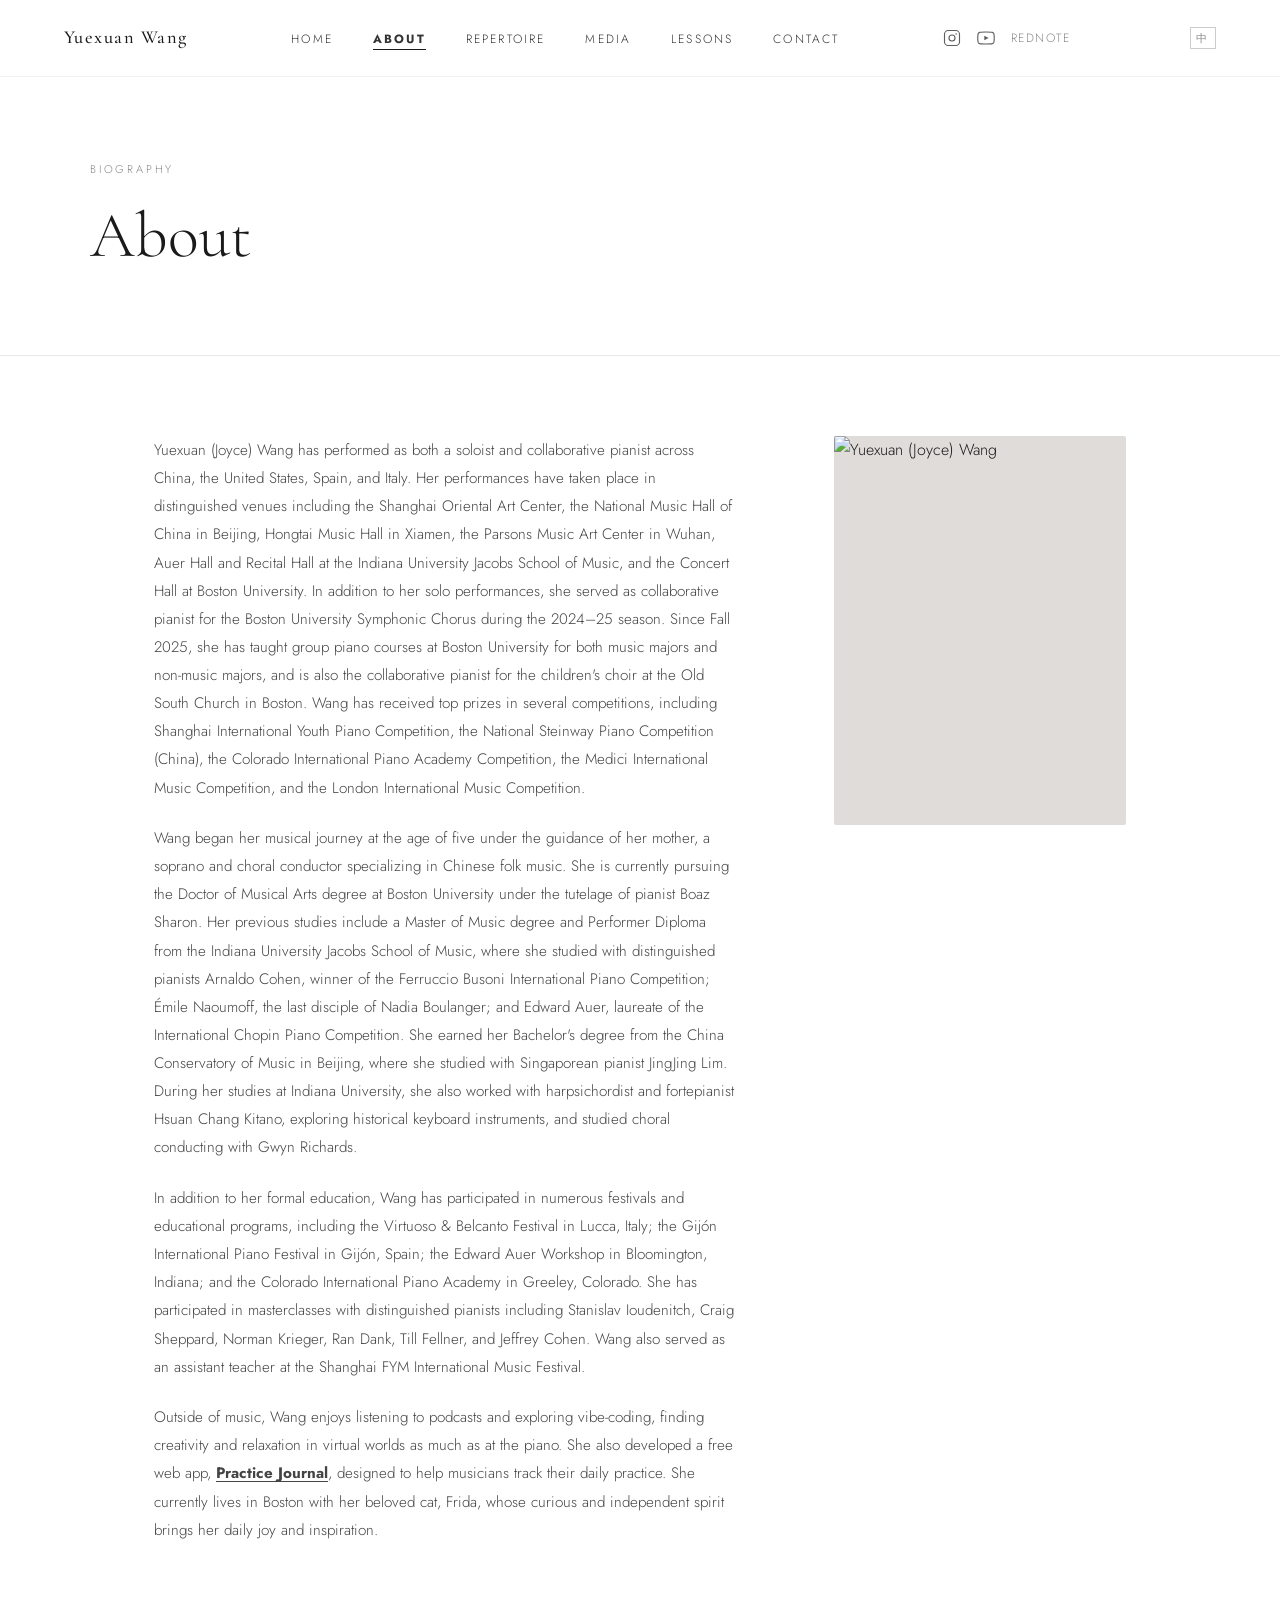
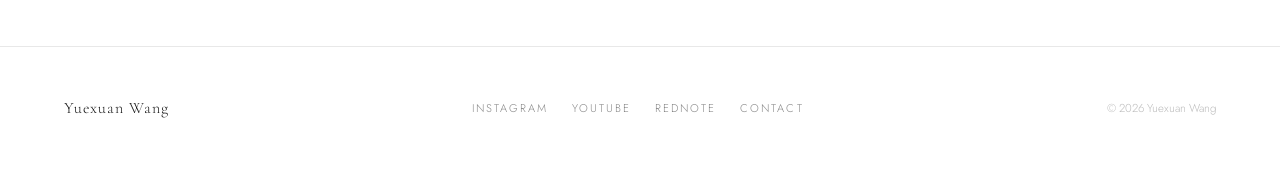
==== about.html @ 3e42cbca "Add files via upload" ====
<!DOCTYPE html>
<html lang="en">
<head>
  <meta charset="UTF-8" />
  <meta name="viewport" content="width=device-width, initial-scale=1.0" />
  <title>About — Yuexuan Wang</title>
  <meta name="description" content="Biography of Yuexuan Wang, pianist." />
  <link rel="stylesheet" href="css/style.css" />
</head>
<body>

  <!-- Navigation -->
  <nav>
    <a href="index.html" class="nav-brand" data-zh="王玥璇">Yuexuan Wang</a>
    <ul class="nav-links">
      <li><a href="index.html" data-zh="首页">Home</a></li>
      <li><a href="about.html" data-zh="关于" style="font-weight:700;">About</a></li>
      <li><a href="repertoire.html" data-zh="曲目">Repertoire</a></li>
      <li><a href="media.html" data-zh="媒体">Media</a></li>
      <li><a href="lessons.html" data-zh="课程">Lessons</a></li>
      <li><a href="contact.html" data-zh="联系">Contact</a></li>
    </ul>
    <div class="nav-social" style="display:flex; align-items:center; gap:1rem;">
      <a href="https://www.instagram.com/yuexuan__wang" target="_blank" rel="noopener" aria-label="Instagram" style="display:flex; align-items:center; color:inherit; opacity:0.7; transition:opacity 0.2s;" onmouseover="this.style.opacity='1'" onmouseout="this.style.opacity='0.7'">
        <svg xmlns="http://www.w3.org/2000/svg" width="18" height="18" viewBox="0 0 24 24" fill="none" stroke="currentColor" stroke-width="1.5" stroke-linecap="round" stroke-linejoin="round">
          <rect x="2" y="2" width="20" height="20" rx="5" ry="5"/>
          <circle cx="12" cy="12" r="4"/>
          <circle cx="17.5" cy="6.5" r="1" fill="currentColor" stroke="none"/>
        </svg>
      </a>
      <a href="https://youtube.com/@yuexuanwangpiano?si=KimAUZ217y03qGvx" target="_blank" rel="noopener" aria-label="YouTube" style="display:flex;align-items:center;color:inherit;opacity:0.7;transition:opacity 0.2s;" onmouseover="this.style.opacity='1'" onmouseout="this.style.opacity='0.7'">
        <svg xmlns="http://www.w3.org/2000/svg" width="18" height="18" viewBox="0 0 24 24" fill="none" stroke="currentColor" stroke-width="1.5" stroke-linecap="round" stroke-linejoin="round">
          <path d="M22.54 6.42a2.78 2.78 0 0 0-1.95-1.96C18.88 4 12 4 12 4s-6.88 0-8.59.46A2.78 2.78 0 0 0 1.46 6.42 29 29 0 0 0 1 12a29 29 0 0 0 .46 5.58 2.78 2.78 0 0 0 1.95 1.96C5.12 20 12 20 12 20s6.88 0 8.59-.46a2.78 2.78 0 0 0 1.95-1.96A29 29 0 0 0 23 12a29 29 0 0 0-.46-5.58z"/>
          <polygon points="9.75 15.02 15.5 12 9.75 8.98 9.75 15.02" fill="currentColor" stroke="none"/>
        </svg>
      </a>
      <a href="https://xhslink.com/m/4YnqnOdV8tt" target="_blank" rel="noopener" data-zh="小红书">RedNote</a>
    </div>
    <button class="lang-toggle">中</button>
    <button class="nav-toggle" aria-label="Menu">
      <span></span><span></span><span></span>
    </button>
  </nav>

  <!-- Page Hero -->
  <div class="page-hero">
    <div class="container">
      <p class="section-label" data-zh="生平">Biography</p>
      <h1 data-zh="关于">About</h1>
    </div>
  </div>

  <!-- Bio -->
  <div class="about-full container">
    <div class="bio-text fade-in">
      <p data-zh="王玥璇，钢琴家，曾以独奏家的身份在中国、美国、西班牙和意大利等地演出。她的演出足迹遍及众多知名场馆，包括上海东方艺术中心、北京国音堂、厦门鸿泰音乐厅、武汉柏斯音乐艺术中心，以及美国印第安纳大学雅各布斯音乐学院奥尔音乐厅与独奏厅和波士顿大学音乐厅。除独奏演出外，她于2024–25音乐季担任波士顿大学交响合唱团的协作钢琴演奏家。自2025年秋季起，她在波士顿大学教授面向音乐专业及非音乐专业学生的集体钢琴课程，同时担任波士顿古南教堂儿童合唱团艺术指导。她曾在多项国际赛事中荣获奖项，包括上海国际青少年钢琴比赛、全国施坦威钢琴比赛（中国）、科罗拉多国际钢琴学院比赛、美第奇国际音乐比赛以及伦敦国际音乐比赛。">
        Yuexuan (Joyce) Wang has performed as both a soloist and collaborative pianist across China,
        the United States, Spain, and Italy. Her performances have taken place in distinguished venues
        including the Shanghai Oriental Art Center, the National Music Hall of China in Beijing, Hongtai
        Music Hall in Xiamen, the Parsons Music Art Center in Wuhan, Auer Hall and Recital Hall at the
        Indiana University Jacobs School of Music, and the Concert Hall at Boston University. In addition
        to her solo performances, she served as collaborative pianist for the Boston University Symphonic
        Chorus during the 2024–25 season. Since Fall 2025, she has taught group piano courses at Boston
        University for both music majors and non-music majors, and is also the collaborative pianist for
        the children's choir at the Old South Church in Boston. Wang has received top prizes in several
        competitions, including Shanghai International Youth Piano Competition, the National Steinway
        Piano Competition (China), the Colorado International Piano Academy Competition, the Medici
        International Music Competition, and the London International Music Competition.
      </p>
      <p data-zh="王玥璇五岁时在母亲唐晓丽——一位致力于中国民间音乐研究与传播的女高音歌唱家兼合唱指挥——的引导下开始学习钢琴。她目前在波士顿大学攻读音乐艺术博士学位，师从钢琴家Boaz Sharon。此前，她在印第安纳大学雅各布斯音乐学院获得音乐硕士学位及演奏家文凭，师从多位杰出钢琴家：费鲁乔·布索尼国际钢琴大赛得主Arnaldo Cohen、纳迪亚·布朗热最后的门生Émile Naoumoff，以及国际肖邦钢琴大赛得主Edward Auer。本科毕业于中国音乐学院（北京），师从新加坡钢琴家林晶晶。">
        Wang began her musical journey at the age of five under the guidance of her mother, a soprano
        and choral conductor specializing in Chinese folk music. She is currently pursuing the Doctor of
        Musical Arts degree at Boston University under the tutelage of pianist Boaz Sharon. Her previous
        studies include a Master of Music degree and Performer Diploma from the Indiana University Jacobs
        School of Music, where she studied with distinguished pianists Arnaldo Cohen, winner of the
        Ferruccio Busoni International Piano Competition; Émile Naoumoff, the last disciple of Nadia
        Boulanger; and Edward Auer, laureate of the International Chopin Piano Competition. She earned
        her Bachelor's degree from the China Conservatory of Music in Beijing, where she studied with
        Singaporean pianist JingJing Lim. During her studies at Indiana University, she also worked with
        harpsichordist and fortepianist Hsuan Chang Kitano, exploring historical keyboard instruments,
        and studied choral conducting with Gwyn Richards.
      </p>
      <p data-zh="在印第安纳大学求学期间，她还曾与古键琴及古钢琴演奏家Hsuan Chang Kitano合作，探索历史键盘乐器，并随Gwyn Richards学习合唱指挥。本科前就读于武汉音乐学院附属中学，先后师从钱程副教授、文静副教授，并长期得到旅德钢琴家郑杰博士及中央音乐学院潘淳教授的指导。">
        In addition to her formal education, Wang has participated in numerous festivals and educational
        programs, including the Virtuoso &amp; Belcanto Festival in Lucca, Italy; the Gijón International
        Piano Festival in Gijón, Spain; the Edward Auer Workshop in Bloomington, Indiana; and the Colorado
        International Piano Academy in Greeley, Colorado. She has participated in masterclasses with
        distinguished pianists including Stanislav Ioudenitch, Craig Sheppard, Norman Krieger, Ran Dank,
        Till Fellner, and Jeffrey Cohen. Wang also served as an assistant teacher at the Shanghai FYM
        International Music Festival.
      </p>
      <p data-zh="王玥璇还受邀参加多项国际音乐节与教育项目，包括意大利卢卡Virtuoso &amp; Belcanto音乐节、西班牙希洪国际钢琴音乐节、印第安纳州布卢明顿Edward Auer钢琴工作坊以及科罗拉多州格里利科罗拉多国际钢琴学院，并曾作为助理教师参与上海FYM国际音乐节。她亦曾参与多位知名钢琴家的大师班，包括Stanislav Ioudenitch、Craig Sheppard、Norman Krieger、Ran Dank、Till Fellner及Jeffrey Cohen。"></p>
      <p data-zh="音乐之外，王玥璇喜欢收听播客，也热衷于探索氛围编程，在虚拟世界中寻找与钢琴前同样的创造力与放松感。她还开发了一款免费网页应用, <a href='https://yuexuanwangpiano.github.io/practice-journal/' target='_blank' rel='noopener' style='text-decoration: underline; text-underline-offset: 3px; font-weight: 700;'>Practice Journal</a>, 帮助音乐家们记录他们的日常练习。她目前居住在波士顿，与她心爱的猫咪&ldquo;小福&rdquo;相伴。这只个性好奇而独立的小猫每天都为她带来喜悦与灵感。">
        Outside of music, Wang enjoys listening to podcasts and exploring vibe-coding, finding creativity
        and relaxation in virtual worlds as much as at the piano. She also developed a free web app,
        <a href="https://yuexuanwangpiano.github.io/practice-journal/" target="_blank" rel="noopener" style="text-decoration: underline; text-underline-offset: 3px; font-weight: 700;">Practice Journal</a>,
        designed to help musicians track their daily practice.
        She currently lives in Boston with her beloved cat, Frida, whose curious and independent spirit
        brings her daily joy and inspiration.
      </p>
    </div>

    <!-- Sidebar -->
    <div class="bio-sidebar">
      <img src="images/about2.jpg" alt="Yuexuan (Joyce) Wang" style="aspect-ratio:3/4; object-fit:cover; border-radius:2px;" />
    </div>
  </div>

  <!-- Footer -->
  <footer>
    <span class="footer-name" data-zh="王玥璇">Yuexuan Wang</span>
    <div class="footer-social">
      <a href="https://www.instagram.com/yuexuan__wang" target="_blank" rel="noopener">Instagram</a>
      <a href="https://youtube.com/@yuexuanwangpiano?si=KimAUZ217y03qGvx" target="_blank" rel="noopener">YouTube</a>
      <a href="https://xhslink.com/m/4YnqnOdV8tt" target="_blank" rel="noopener" data-zh="小红书">RedNote</a>
      <a href="contact.html" data-zh="联系">Contact</a>
    </div>
    <span class="footer-copy" data-zh="© 2026 王玥璇">&copy; 2026 Yuexuan Wang</span>
  </footer>

  <script src="js/main.js"></script>

  <script>
    // Highlight active nav link
    (function() {
      var path = window.location.pathname.split('/').pop() || '';
      // Normalize: strip .html, treat empty as 'index'
      var page = path.replace('.html', '') || 'index';
      var links = document.querySelectorAll('.nav-links a');
      links.forEach(function(link) {
        var href = (link.getAttribute('href') || '').replace('.html', '') || 'index';
        if (href === page) {
          link.style.fontWeight = '700';
          link.style.opacity = '1';
        }
      });
    })();
  </script>
</body>
</html>
---- css/style.css ----
/* ============================================
   Yuexuan Wang — Pianist Website
   ============================================ */

@import url('https://fonts.googleapis.com/css2?family=Cormorant+Garamond:ital,wght@0,300;0,400;0,500;0,600;1,300;1,400;1,500&family=Jost:wght@300;400;500&display=swap');

/* ---------- Reset & Base ---------- */
*, *::before, *::after { box-sizing: border-box; margin: 0; padding: 0; }

html { font-size: 16px; scroll-behavior: smooth; }

body {
  font-family: 'Jost', sans-serif;
  font-weight: 300;
  color: #1a1a1a;
  background: #fff;
  line-height: 1.7;
}

a { color: inherit; text-decoration: none; }
img { display: block; width: 100%; object-fit: cover; }

/* ---------- Typography ---------- */
h1, h2, h3, h4 {
  font-family: 'Cormorant Garamond', serif;
  font-weight: 400;
  line-height: 1.2;
}

.section-label {
  font-size: 0.7rem;
  letter-spacing: 0.25em;
  text-transform: uppercase;
  color: #888;
  margin-bottom: 1.2rem;
}

/* ---------- Navigation ---------- */
nav {
  position: fixed;
  top: 0; left: 0; right: 0;
  z-index: 100;
  display: flex;
  align-items: center;
  justify-content: space-between;
  padding: 1.4rem 4rem;
  background: rgba(255,255,255,0.95);
  backdrop-filter: blur(8px);
  border-bottom: 1px solid #f0f0f0;
  transition: padding 0.3s ease;
}

nav.scrolled { padding: 0.9rem 4rem; }

.nav-brand {
  font-family: 'Cormorant Garamond', serif;
  font-size: 1.15rem;
  font-weight: 500;
  letter-spacing: 0.08em;
}

.nav-links {
  display: flex;
  gap: 2.5rem;
  list-style: none;
}

.nav-links a {
  font-size: 0.75rem;
  letter-spacing: 0.18em;
  text-transform: uppercase;
  color: #333;
  position: relative;
  padding-bottom: 2px;
}

.nav-links a::after {
  content: '';
  position: absolute;
  bottom: 0; left: 0;
  width: 0; height: 1px;
  background: #1a1a1a;
  transition: width 0.3s ease;
}

.nav-links a:hover::after,
.nav-links a.active::after { width: 100%; }

.nav-social {
  display: flex;
  gap: 1.2rem;
  align-items: center;
}

.nav-social a {
  font-size: 0.75rem;
  letter-spacing: 0.12em;
  text-transform: uppercase;
  color: #888;
  transition: color 0.2s;
}
.nav-social a:hover { color: #1a1a1a; }

.lang-toggle {
  font-size: 0.7rem;
  letter-spacing: 0.18em;
  text-transform: uppercase;
  background: none;
  border: 1px solid #ccc;
  cursor: pointer;
  color: #888;
  padding: 0.15rem 0.35rem;
  font-family: 'Jost', sans-serif;
  transition: all 0.2s;
  margin-left: 1rem;
}
.lang-toggle:hover { color: #1a1a1a; border-color: #1a1a1a; }

/* Hamburger (mobile) */
.nav-toggle {
  display: none;
  flex-direction: column;
  gap: 5px;
  cursor: pointer;
  background: none;
  border: none;
  padding: 4px;
}
.nav-toggle span {
  display: block;
  width: 22px; height: 1px;
  background: #1a1a1a;
  transition: all 0.3s;
}

/* ---------- Hero ---------- */
.hero {
  position: relative;
  height: 100vh;
  min-height: 600px;
  display: flex;
  align-items: flex-end;
  overflow: hidden;
}

.hero-image {
  position: absolute;
  inset: 0;
  background: #d0ccc8; /* placeholder color until real photo */
  background-image: url('../images/hero.jpg');
  background-size: cover;
  background-position: center 20%;
}

.hero-overlay {
  position: absolute;
  inset: 0;
  background: linear-gradient(to top, rgba(0,0,0,0.55) 0%, rgba(0,0,0,0.1) 50%, transparent 100%);
}

.hero-content {
  position: relative;
  z-index: 2;
  padding: 0 4rem 5rem;
  color: #fff;
  max-width: 700px;
}

.hero-content h1 {
  font-size: clamp(2.8rem, 6vw, 5rem);
  font-weight: 300;
  letter-spacing: 0.04em;
  margin-bottom: 0.4rem;
}

.hero-tagline {
  font-size: 0.78rem;
  letter-spacing: 0.3em;
  text-transform: uppercase;
  color: rgba(255,255,255,0.75);
  margin-bottom: 2rem;
}

.hero-quote {
  font-family: 'Cormorant Garamond', serif;
  font-style: italic;
  font-size: 1.25rem;
  font-weight: 300;
  color: rgba(255,255,255,0.9);
  border-left: 2px solid rgba(255,255,255,0.5);
  padding-left: 1.2rem;
  max-width: 520px;
}

.hero-quote cite {
  display: block;
  font-style: normal;
  font-size: 0.72rem;
  letter-spacing: 0.15em;
  text-transform: uppercase;
  color: rgba(255,255,255,0.6);
  margin-top: 0.6rem;
  font-family: 'Jost', sans-serif;
}

/* ---------- Sections ---------- */
section { padding: 6rem 4rem; }

.container { max-width: 1100px; margin: 0 auto; }
.container-narrow { max-width: 720px; margin: 0 auto; }

/* ---------- Upcoming Performances ---------- */
.upcoming { background: #fafafa; }

.upcoming h2 {
  font-size: 2rem;
  margin-bottom: 3rem;
}

.performance-list { list-style: none; }

.performance-item {
  display: grid;
  grid-template-columns: 90px 1fr auto;
  gap: 1.5rem;
  align-items: start;
  padding: 1.8rem 0;
  border-bottom: 1px solid #e8e8e8;
}

.performance-item:first-child { border-top: 1px solid #e8e8e8; }

.perf-date {
  font-family: 'Cormorant Garamond', serif;
  font-size: 0.8rem;
  letter-spacing: 0.08em;
  color: #888;
  text-transform: uppercase;
  padding-top: 3px;
}

.perf-date .day {
  display: block;
  font-size: 2rem;
  font-weight: 300;
  color: #1a1a1a;
  line-height: 1;
  margin-bottom: 0.2rem;
}

.perf-title {
  font-family: 'Cormorant Garamond', serif;
  font-size: 1.25rem;
  font-weight: 500;
  margin-bottom: 0.3rem;
}

.perf-venue {
  font-size: 0.82rem;
  color: #777;
  letter-spacing: 0.05em;
}

.perf-link {
  font-size: 0.7rem;
  letter-spacing: 0.18em;
  text-transform: uppercase;
  border-bottom: 1px solid #1a1a1a;
  padding-bottom: 1px;
  align-self: center;
  white-space: nowrap;
  transition: color 0.2s, border-color 0.2s;
}
.perf-link:hover { color: #888; border-color: #888; }

/* ---------- About Snippet (Home) ---------- */
.about-snippet {
  display: grid;
  grid-template-columns: 1fr 1fr;
  gap: 6rem;
  align-items: center;
}

.about-snippet img, .about-snippet .img-placeholder {
  aspect-ratio: 3/4;
  background: #e0dcda;
  border-radius: 2px;
}

.about-text h2 { font-size: 2.2rem; margin-bottom: 1.2rem; }
.about-text p { font-size: 0.95rem; color: #444; margin-bottom: 1.2rem; }

.btn {
  display: inline-block;
  font-size: 0.7rem;
  letter-spacing: 0.22em;
  text-transform: uppercase;
  border-bottom: 1px solid #1a1a1a;
  padding-bottom: 2px;
  margin-top: 0.8rem;
  transition: color 0.2s, border-color 0.2s;
}
.btn:hover { color: #888; border-color: #888; }

/* ---------- Quote Banner ---------- */
.quote-banner {
  background: #1a1a1a;
  color: #fff;
  text-align: center;
  padding: 5rem 4rem;
}

.quote-banner blockquote {
  font-family: 'Cormorant Garamond', serif;
  font-style: italic;
  font-size: clamp(1.4rem, 3vw, 2rem);
  font-weight: 300;
  max-width: 800px;
  margin: 0 auto 1rem;
  line-height: 1.6;
}

.quote-banner cite {
  font-size: 0.72rem;
  letter-spacing: 0.2em;
  text-transform: uppercase;
  color: #888;
  font-family: 'Jost', sans-serif;
}

/* ---------- Newsletter ---------- */
.newsletter {
  background: #f5f3f1;
  text-align: center;
}

.newsletter h2 { font-size: 1.8rem; margin-bottom: 0.6rem; }
.newsletter p { color: #666; font-size: 0.9rem; margin-bottom: 2rem; }

.newsletter-form {
  display: flex;
  gap: 0;
  max-width: 440px;
  margin: 0 auto;
  border: 1px solid #ccc;
}

.newsletter-form input {
  flex: 1;
  padding: 0.85rem 1.2rem;
  border: none;
  outline: none;
  font-family: 'Jost', sans-serif;
  font-size: 0.85rem;
  background: #fff;
}

.newsletter-form button {
  padding: 0.85rem 1.6rem;
  background: #1a1a1a;
  color: #fff;
  border: none;
  cursor: pointer;
  font-family: 'Jost', sans-serif;
  font-size: 0.7rem;
  letter-spacing: 0.18em;
  text-transform: uppercase;
  transition: background 0.2s;
}
.newsletter-form button:hover { background: #444; }

/* ---------- About Page ---------- */
.page-hero {
  padding: 10rem 4rem 5rem;
  border-bottom: 1px solid #e8e8e8;
}

.page-hero h1 {
  font-size: clamp(2.5rem, 5vw, 4rem);
  font-weight: 300;
}

.about-full {
  display: grid;
  grid-template-columns: 2fr 1fr;
  gap: 6rem;
  align-items: start;
  padding: 5rem 4rem;
}

.bio-text p { font-size: 0.95rem; color: #444; margin-bottom: 1.4rem; line-height: 1.85; }

.bio-sidebar { position: sticky; top: 8rem; }

.bio-sidebar img, .bio-sidebar .img-placeholder {
  aspect-ratio: 3/4;
  background: #e0dcda;
  margin-bottom: 1.5rem;
  border-radius: 2px;
}

.sidebar-info { font-size: 0.82rem; color: #666; }
.sidebar-info strong { display: block; font-weight: 500; color: #1a1a1a; margin-bottom: 0.2rem; font-family: 'Cormorant Garamond', serif; font-size: 1rem; }
.sidebar-info .info-block { margin-bottom: 1.2rem; }

/* ---------- Schedule Page ---------- */
.filter-bar {
  display: flex;
  gap: 1.5rem;
  padding: 2rem 4rem;
  border-bottom: 1px solid #e8e8e8;
  flex-wrap: wrap;
}

.filter-btn {
  font-size: 0.7rem;
  letter-spacing: 0.18em;
  text-transform: uppercase;
  background: none;
  border: none;
  cursor: pointer;
  color: #888;
  padding-bottom: 2px;
  border-bottom: 1px solid transparent;
  font-family: 'Jost', sans-serif;
  transition: all 0.2s;
}
.filter-btn.active, .filter-btn:hover { color: #1a1a1a; border-bottom-color: #1a1a1a; }

.schedule-list { padding: 3rem 4rem 6rem; }

/* ---------- Media Page ---------- */
.media-tabs {
  display: flex;
  gap: 2.5rem;
  padding: 2rem 4rem;
  border-bottom: 1px solid #e8e8e8;
}

.media-tab {
  font-size: 0.75rem;
  letter-spacing: 0.18em;
  text-transform: uppercase;
  background: none;
  border: none;
  cursor: pointer;
  color: #888;
  padding-bottom: 4px;
  border-bottom: 1px solid transparent;
  font-family: 'Jost', sans-serif;
  transition: all 0.2s;
}
.media-tab.active, .media-tab:hover { color: #1a1a1a; border-bottom-color: #1a1a1a; }

.media-section { padding: 4rem; display: none; }
.media-section.active { display: block; }

.video-grid {
  display: grid;
  grid-template-columns: repeat(auto-fill, minmax(320px, 1fr));
  gap: 2rem;
}

.video-card { cursor: pointer; }

.video-thumb {
  position: relative;
  aspect-ratio: 16/9;
  background: #e0dcda;
  margin-bottom: 0.8rem;
  overflow: hidden;
  display: block;
}

.video-thumb img {
  width: 100%; height: 100%;
  object-fit: cover;
  transition: transform 0.4s ease;
}

.video-thumb:hover img { transform: scale(1.03); }

.video-thumb .play-btn {
  position: absolute;
  inset: 0;
  display: flex;
  align-items: center;
  justify-content: center;
  background: rgba(0,0,0,0.25);
  transition: background 0.2s;
}

.video-thumb:hover .play-btn { background: rgba(0,0,0,0.4); }

.video-thumb .play-btn::after {
  content: '';
  width: 0;
  height: 0;
  border-style: solid;
  border-width: 14px 0 14px 26px;
  border-color: transparent transparent transparent #fff;
  margin-left: 4px;
}

.video-card h3 { font-size: 1.05rem; margin-bottom: 0.3rem; }
.video-card p { font-size: 0.82rem; color: #777; }

.photo-grid {
  display: grid;
  grid-template-columns: repeat(3, 1fr);
  gap: 1rem;
}

.photo-item {
  aspect-ratio: 3/2;
  background: #e0dcda;
  overflow: hidden;
  cursor: pointer;
  transition: opacity 0.2s;
}
.photo-item:hover { opacity: 0.85; }
.photo-item img { height: 100%; object-fit: cover; transition: transform 0.4s; }
.photo-item:hover img { transform: scale(1.03); }

/* ---------- Lessons Page ---------- */
.lessons-grid {
  display: grid;
  grid-template-columns: 1fr 1fr;
  gap: 4rem;
  align-items: start;
}

.lessons-info h2 { font-size: 2rem; margin-bottom: 1.5rem; }
.lessons-info p { font-size: 0.95rem; color: #444; margin-bottom: 1.2rem; }
.lessons-info ul { list-style: none; padding: 0; margin-bottom: 1.5rem; }
.lessons-info li { font-size: 0.9rem; color: #444; padding: 0.5rem 0; border-bottom: 1px solid #eee; }
.lessons-info li:last-child { border-bottom: none; }

/* ---------- Contact Page ---------- */
.contact-grid {
  display: grid;
  grid-template-columns: 1fr 1fr;
  gap: 6rem;
  align-items: start;
}

.contact-info h2 { font-size: 2rem; margin-bottom: 1.5rem; }
.contact-info p { font-size: 0.95rem; color: #444; margin-bottom: 1.2rem; }
.contact-block { margin-bottom: 1.8rem; }
.contact-block .label { font-size: 0.7rem; letter-spacing: 0.2em; text-transform: uppercase; color: #888; margin-bottom: 0.3rem; }
.contact-block a { font-size: 0.95rem; border-bottom: 1px solid #ccc; }
.contact-block a:hover { border-bottom-color: #1a1a1a; }

.contact-form { display: flex; flex-direction: column; gap: 1.2rem; }

.form-group { display: flex; flex-direction: column; gap: 0.4rem; }
.form-group label { font-size: 0.7rem; letter-spacing: 0.18em; text-transform: uppercase; color: #888; }
.form-group input, .form-group textarea, .form-group select {
  padding: 0.85rem 0;
  border: none;
  border-bottom: 1px solid #ccc;
  outline: none;
  font-family: 'Jost', sans-serif;
  font-size: 0.9rem;
  background: transparent;
  transition: border-color 0.2s;
}
.form-group input:focus, .form-group textarea:focus, .form-group select:focus { border-bottom-color: #1a1a1a; }
.form-group textarea { resize: vertical; min-height: 120px; }

.submit-btn {
  display: inline-block;
  padding: 0.9rem 2.5rem;
  background: #1a1a1a;
  color: #fff;
  border: none;
  cursor: pointer;
  font-family: 'Jost', sans-serif;
  font-size: 0.72rem;
  letter-spacing: 0.22em;
  text-transform: uppercase;
  margin-top: 0.5rem;
  align-self: flex-start;
  transition: background 0.2s;
}
.submit-btn:hover { background: #444; }

/* ---------- Footer ---------- */
footer {
  padding: 3rem 4rem;
  border-top: 1px solid #e8e8e8;
  display: flex;
  align-items: center;
  justify-content: space-between;
  flex-wrap: wrap;
  gap: 1rem;
}

.footer-name {
  font-family: 'Cormorant Garamond', serif;
  font-size: 1rem;
  letter-spacing: 0.06em;
}

.footer-social { display: flex; gap: 1.5rem; }
.footer-social a {
  font-size: 0.7rem;
  letter-spacing: 0.18em;
  text-transform: uppercase;
  color: #888;
  transition: color 0.2s;
}
.footer-social a:hover { color: #1a1a1a; }

.footer-copy { font-size: 0.72rem; color: #bbb; }

/* ---------- Utilities ---------- */
.text-center { text-align: center; }
.mt-1 { margin-top: 1rem; }
.mt-2 { margin-top: 2rem; }

/* ---------- Responsive ---------- */
@media (max-width: 900px) {
  nav { padding: 1.2rem 2rem; }
  nav.scrolled { padding: 0.8rem 2rem; }
  section { padding: 4rem 2rem; }

  .nav-links, .nav-social { display: none; }
  .nav-links.open { display: flex; flex-direction: column; position: fixed; top: 60px; left: 0; right: 0; background: #fff; padding: 2rem; border-bottom: 1px solid #eee; gap: 1.5rem; }
  .nav-toggle { display: flex; }

  .about-snippet { grid-template-columns: 1fr; gap: 3rem; }
  .about-full { grid-template-columns: 1fr; }
  .bio-sidebar { position: static; }
  .contact-grid, .lessons-grid { grid-template-columns: 1fr; gap: 3rem; }
  .photo-grid { grid-template-columns: repeat(2, 1fr); }
  .hero-content { padding: 0 2rem 4rem; }
  footer { padding: 2rem; flex-direction: column; align-items: flex-start; }
  .page-hero { padding: 8rem 2rem 3rem; }
  .about-full, .schedule-list, .media-section { padding: 3rem 2rem; }
  .filter-bar, .media-tabs { padding: 1.5rem 2rem; }
  .performance-item { grid-template-columns: 70px 1fr; }
  .perf-link { display: none; }
}

@media (max-width: 560px) {
  .photo-grid { grid-template-columns: 1fr; }
  .video-grid { grid-template-columns: 1fr; }
}
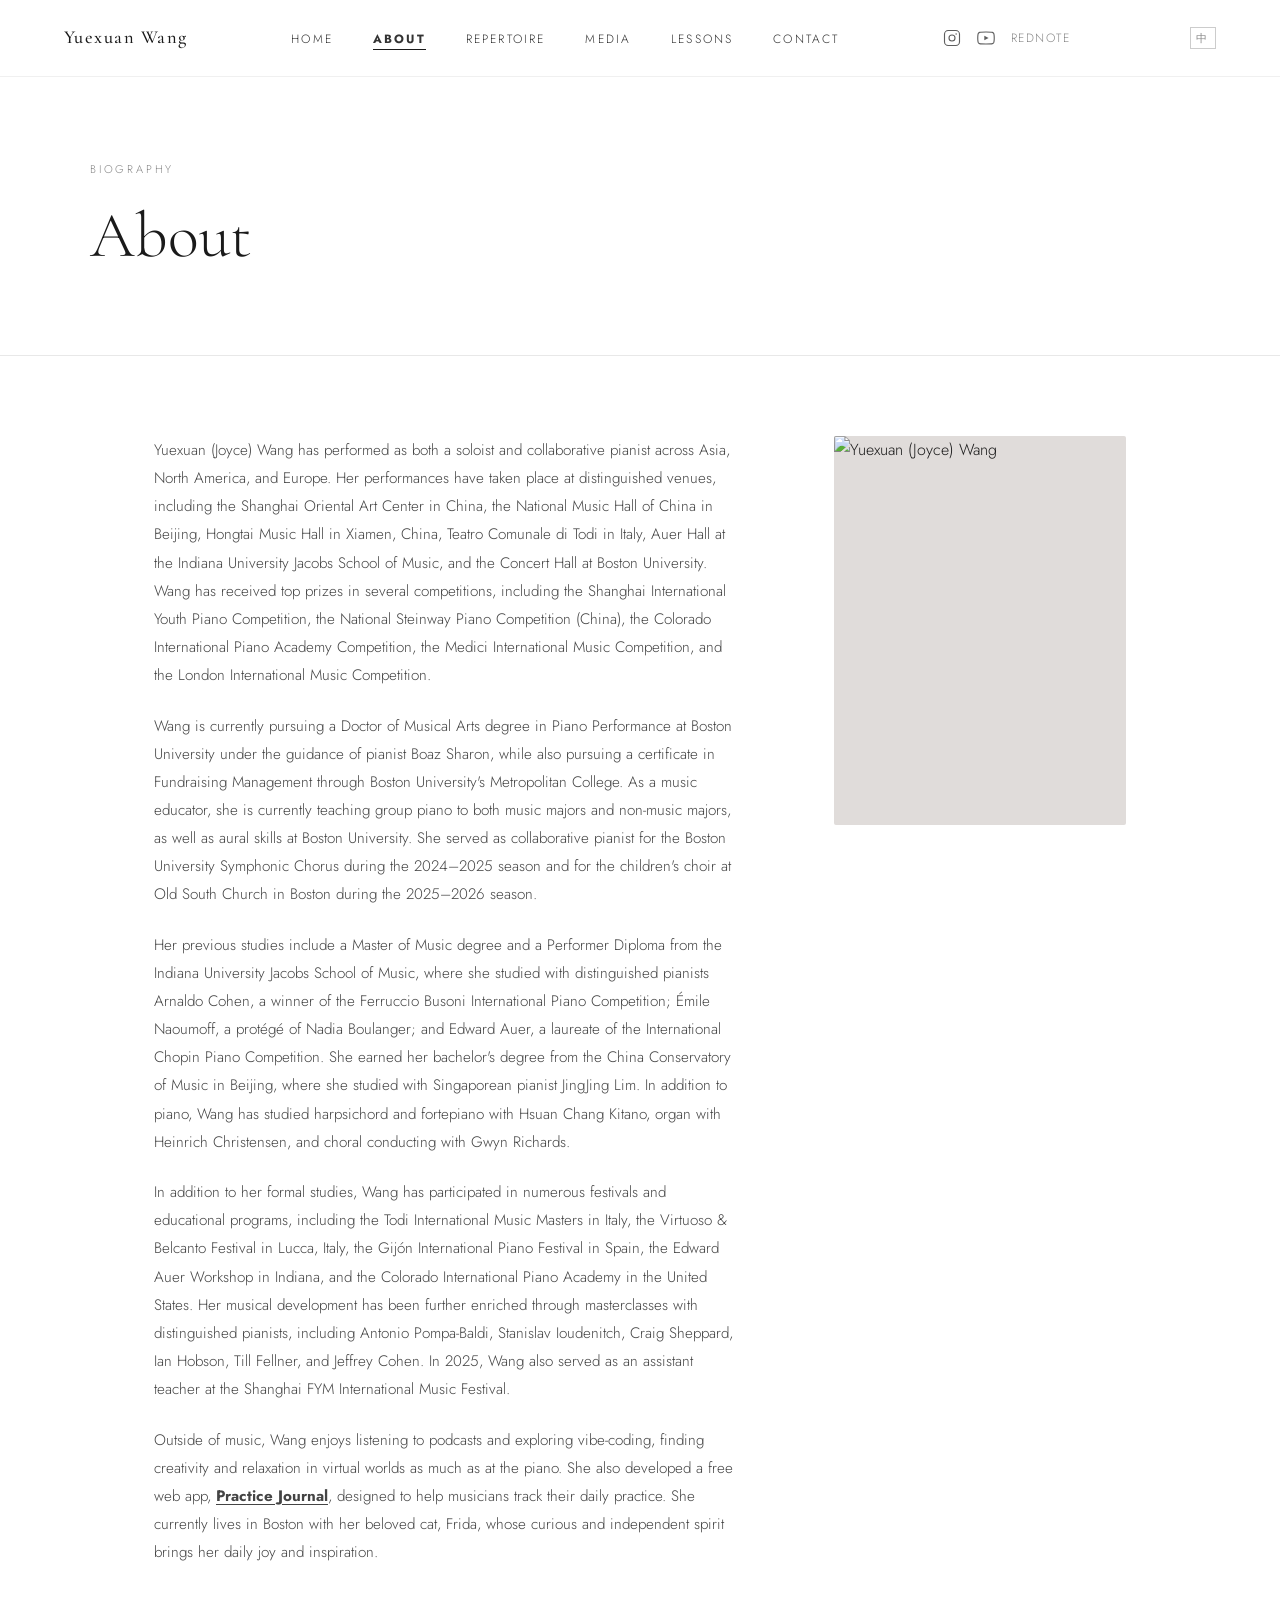
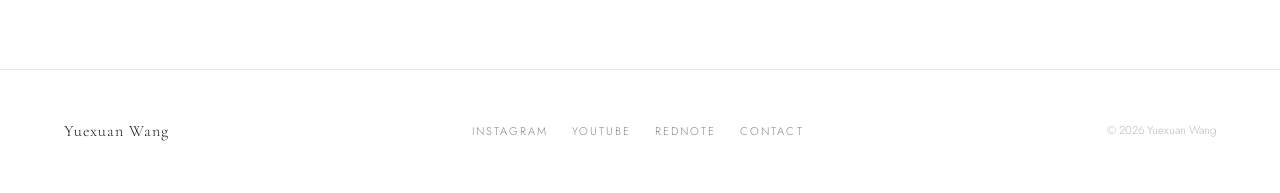
==== commit e9cf7992: "Add files via upload" ====
--- a/about.html
+++ b/about.html
@@ -53,44 +53,46 @@
   <!-- Bio -->
   <div class="about-full container">
     <div class="bio-text fade-in">
-      <p data-zh="王玥璇，钢琴家，曾以独奏家的身份在中国、美国、西班牙和意大利等地演出。她的演出足迹遍及众多知名场馆，包括上海东方艺术中心、北京国音堂、厦门鸿泰音乐厅、武汉柏斯音乐艺术中心，以及美国印第安纳大学雅各布斯音乐学院奥尔音乐厅与独奏厅和波士顿大学音乐厅。除独奏演出外，她于2024–25音乐季担任波士顿大学交响合唱团的协作钢琴演奏家。自2025年秋季起，她在波士顿大学教授面向音乐专业及非音乐专业学生的集体钢琴课程，同时担任波士顿古南教堂儿童合唱团艺术指导。她曾在多项国际赛事中荣获奖项，包括上海国际青少年钢琴比赛、全国施坦威钢琴比赛（中国）、科罗拉多国际钢琴学院比赛、美第奇国际音乐比赛以及伦敦国际音乐比赛。">
-        Yuexuan (Joyce) Wang has performed as both a soloist and collaborative pianist across China,
-        the United States, Spain, and Italy. Her performances have taken place in distinguished venues
-        including the Shanghai Oriental Art Center, the National Music Hall of China in Beijing, Hongtai
-        Music Hall in Xiamen, the Parsons Music Art Center in Wuhan, Auer Hall and Recital Hall at the
-        Indiana University Jacobs School of Music, and the Concert Hall at Boston University. In addition
-        to her solo performances, she served as collaborative pianist for the Boston University Symphonic
-        Chorus during the 2024–25 season. Since Fall 2025, she has taught group piano courses at Boston
-        University for both music majors and non-music majors, and is also the collaborative pianist for
-        the children's choir at the Old South Church in Boston. Wang has received top prizes in several
-        competitions, including Shanghai International Youth Piano Competition, the National Steinway
-        Piano Competition (China), the Colorado International Piano Academy Competition, the Medici
-        International Music Competition, and the London International Music Competition.
+      <p data-zh="王玥璇是一位活跃于亚洲、北美及欧洲的钢琴演奏家，曾以独奏家及合作钢琴家的身份在中国、美国、西班牙和意大利等地演出。她曾登台上海东方艺术中心、北京国音堂、厦门鸿泰音乐厅、武汉柏斯音乐艺术中心、意大利托迪市政剧院，以及美国印第安纳大学雅各布斯音乐学院奥尔音乐厅和波士顿大学音乐厅等知名场馆。她曾在多项国际钢琴赛事中获奖，包括上海国际青少年钢琴比赛、全国施坦威钢琴比赛（中国）、科罗拉多国际钢琴学院比赛、美第奇国际音乐比赛及伦敦国际音乐比赛。">
+        Yuexuan (Joyce) Wang has performed as both a soloist and collaborative pianist across Asia,
+        North America, and Europe. Her performances have taken place at distinguished venues, including
+        the Shanghai Oriental Art Center in China, the National Music Hall of China in Beijing, Hongtai
+        Music Hall in Xiamen, China, Teatro Comunale di Todi in Italy, Auer Hall at the Indiana University
+        Jacobs School of Music, and the Concert Hall at Boston University. Wang has received top prizes in
+        several competitions, including the Shanghai International Youth Piano Competition, the National
+        Steinway Piano Competition (China), the Colorado International Piano Academy Competition, the
+        Medici International Music Competition, and the London International Music Competition.
       </p>
-      <p data-zh="王玥璇五岁时在母亲唐晓丽——一位致力于中国民间音乐研究与传播的女高音歌唱家兼合唱指挥——的引导下开始学习钢琴。她目前在波士顿大学攻读音乐艺术博士学位，师从钢琴家Boaz Sharon。此前，她在印第安纳大学雅各布斯音乐学院获得音乐硕士学位及演奏家文凭，师从多位杰出钢琴家：费鲁乔·布索尼国际钢琴大赛得主Arnaldo Cohen、纳迪亚·布朗热最后的门生Émile Naoumoff，以及国际肖邦钢琴大赛得主Edward Auer。本科毕业于中国音乐学院（北京），师从新加坡钢琴家林晶晶。">
-        Wang began her musical journey at the age of five under the guidance of her mother, a soprano
-        and choral conductor specializing in Chinese folk music. She is currently pursuing the Doctor of
-        Musical Arts degree at Boston University under the tutelage of pianist Boaz Sharon. Her previous
-        studies include a Master of Music degree and Performer Diploma from the Indiana University Jacobs
-        School of Music, where she studied with distinguished pianists Arnaldo Cohen, winner of the
-        Ferruccio Busoni International Piano Competition; Émile Naoumoff, the last disciple of Nadia
-        Boulanger; and Edward Auer, laureate of the International Chopin Piano Competition. She earned
-        her Bachelor's degree from the China Conservatory of Music in Beijing, where she studied with
-        Singaporean pianist JingJing Lim. During her studies at Indiana University, she also worked with
-        harpsichordist and fortepianist Hsuan Chang Kitano, exploring historical keyboard instruments,
-        and studied choral conducting with Gwyn Richards.
+      <p data-zh="王玥璇五岁时在母亲唐晓丽——一位致力于中国民间音乐研究与传播的女高音歌唱家兼合唱指挥——的引导下开始学习钢琴。她目前在波士顿大学攻读音乐艺术博士学位，师从钢琴家Boaz Sharon。作为音乐教育者，她在波士顿大学教授面向音乐专业及非音乐专业学生的钢琴集体课和视唱练耳课。2024–2025 音乐季，她担任波士顿大学交响合唱团的合作钢琴家；2025–2026 音乐季，她担任波士顿古南教堂儿童合唱团的合作钢琴家。">
+        Wang is currently pursuing a Doctor of Musical Arts degree in Piano Performance at Boston
+        University under the guidance of pianist Boaz Sharon, while also pursuing a certificate in
+        Fundraising Management through Boston University's Metropolitan College. As a music educator,
+        she is currently teaching group piano to both music majors and non-music majors, as well as aural
+        skills at Boston University. She served as collaborative pianist for the Boston University
+        Symphonic Chorus during the 2024–2025 season and for the children's choir at Old South Church in
+        Boston during the 2025–2026 season.
       </p>
-      <p data-zh="在印第安纳大学求学期间，她还曾与古键琴及古钢琴演奏家Hsuan Chang Kitano合作，探索历史键盘乐器，并随Gwyn Richards学习合唱指挥。本科前就读于武汉音乐学院附属中学，先后师从钱程副教授、文静副教授，并长期得到旅德钢琴家郑杰博士及中央音乐学院潘淳教授的指导。">
-        In addition to her formal education, Wang has participated in numerous festivals and educational
-        programs, including the Virtuoso &amp; Belcanto Festival in Lucca, Italy; the Gijón International
-        Piano Festival in Gijón, Spain; the Edward Auer Workshop in Bloomington, Indiana; and the Colorado
-        International Piano Academy in Greeley, Colorado. She has participated in masterclasses with
-        distinguished pianists including Stanislav Ioudenitch, Craig Sheppard, Norman Krieger, Ran Dank,
-        Till Fellner, and Jeffrey Cohen. Wang also served as an assistant teacher at the Shanghai FYM
+      <p data-zh="此前，王玥璇在印第安纳大学雅各布斯音乐学院获得音乐硕士学位及演奏家文凭，师从多位杰出钢琴家，包括费鲁乔·布索尼国际钢琴比赛获奖者 Arnaldo Cohen、法国著名音乐教育家纳迪亚·布朗热的最后一位学生 Émile Naoumoff，以及国际肖邦钢琴比赛获奖者 Edward Auer。她本科毕业于北京中国音乐学院，师从新加坡钢琴家林晶晶。大学前，她就读于武汉音乐学院附属中学，先后师从钱程副教授、文静副教授，并长期接受旅德钢琴家郑杰博士及中央音乐学院潘淳教授的指导。除钢琴外，她还曾师从 Hsuan Chang Kitano 学习古键琴与古钢琴演奏，师从 Heinrich Christensen 学习管风琴，并在 Gwyn Richards 的指导下学习合唱指挥。">
+        Her previous studies include a Master of Music degree and a Performer Diploma from the Indiana
+        University Jacobs School of Music, where she studied with distinguished pianists Arnaldo Cohen, a
+        winner of the Ferruccio Busoni International Piano Competition; Émile Naoumoff, a protégé of
+        Nadia Boulanger; and Edward Auer, a laureate of the International Chopin Piano Competition. She
+        earned her bachelor's degree from the China Conservatory of Music in Beijing, where she studied
+        with Singaporean pianist JingJing Lim. In addition to piano, Wang has studied harpsichord and
+        fortepiano with Hsuan Chang Kitano, organ with Heinrich Christensen, and choral conducting with
+        Gwyn Richards.
+      </p>
+      <p data-zh="王玥璇曾参与多项国际音乐节及专业教育项目，包括意大利托迪国际钢琴音乐节、卢卡 Virtuoso &amp; Belcanto 音乐节、西班牙希洪国际钢琴音乐节、美国布卢明顿 Edward Auer 钢琴工作坊，以及位于科罗拉多州格里利的科罗拉多国际钢琴学院。2025年，她还曾担任上海 FYM 国际音乐节的助理教师。她曾参加多位知名钢琴家的大师班，包括 Antonio Pompa-Baldi、Stanislav Ioudenitch、Craig Sheppard、Ian Hobson、Till Fellner 及 Jeffrey Cohen。">
+        In addition to her formal studies, Wang has participated in numerous festivals and educational
+        programs, including the Todi International Music Masters in Italy, the Virtuoso &amp; Belcanto
+        Festival in Lucca, Italy, the Gijón International Piano Festival in Spain, the Edward Auer
+        Workshop in Indiana, and the Colorado International Piano Academy in the United States. Her
+        musical development has been further enriched through masterclasses with distinguished pianists,
+        including Antonio Pompa-Baldi, Stanislav Ioudenitch, Craig Sheppard, Ian Hobson, Till Fellner,
+        and Jeffrey Cohen. In 2025, Wang also served as an assistant teacher at the Shanghai FYM
         International Music Festival.
       </p>
-      <p data-zh="王玥璇还受邀参加多项国际音乐节与教育项目，包括意大利卢卡Virtuoso &amp; Belcanto音乐节、西班牙希洪国际钢琴音乐节、印第安纳州布卢明顿Edward Auer钢琴工作坊以及科罗拉多州格里利科罗拉多国际钢琴学院，并曾作为助理教师参与上海FYM国际音乐节。她亦曾参与多位知名钢琴家的大师班，包括Stanislav Ioudenitch、Craig Sheppard、Norman Krieger、Ran Dank、Till Fellner及Jeffrey Cohen。"></p>
-      <p data-zh="音乐之外，王玥璇喜欢收听播客，也热衷于探索氛围编程，在虚拟世界中寻找与钢琴前同样的创造力与放松感。她还开发了一款免费网页应用, <a href='https://yuexuanwangpiano.github.io/practice-journal/' target='_blank' rel='noopener' style='text-decoration: underline; text-underline-offset: 3px; font-weight: 700;'>Practice Journal</a>, 帮助音乐家们记录他们的日常练习。她目前居住在波士顿，与她心爱的猫咪&ldquo;小福&rdquo;相伴。这只个性好奇而独立的小猫每天都为她带来喜悦与灵感。">
+      <p data-zh="音乐之外，王玥璇喜欢收听播客，也热衷于探索氛围编程（vibe coding），在虚拟世界中发掘创造的乐趣。她还独立开发了一款免费的网页应用 <a href='https://yuexuanwangpiano.github.io/practice-journal/' target='_blank' rel='noopener' style='text-decoration: underline; text-underline-offset: 3px; font-weight: 700;'>Practice Journal</a>，帮助音乐家记录和追踪日常练习。她目前居住在波士顿，与爱猫“小福”相伴。这只个性好奇而独立的猫咪，为她的日常生活带来许多欢乐与灵感。">
         Outside of music, Wang enjoys listening to podcasts and exploring vibe-coding, finding creativity
         and relaxation in virtual worlds as much as at the piano. She also developed a free web app,
         <a href="https://yuexuanwangpiano.github.io/practice-journal/" target="_blank" rel="noopener" style="text-decoration: underline; text-underline-offset: 3px; font-weight: 700;">Practice Journal</a>,
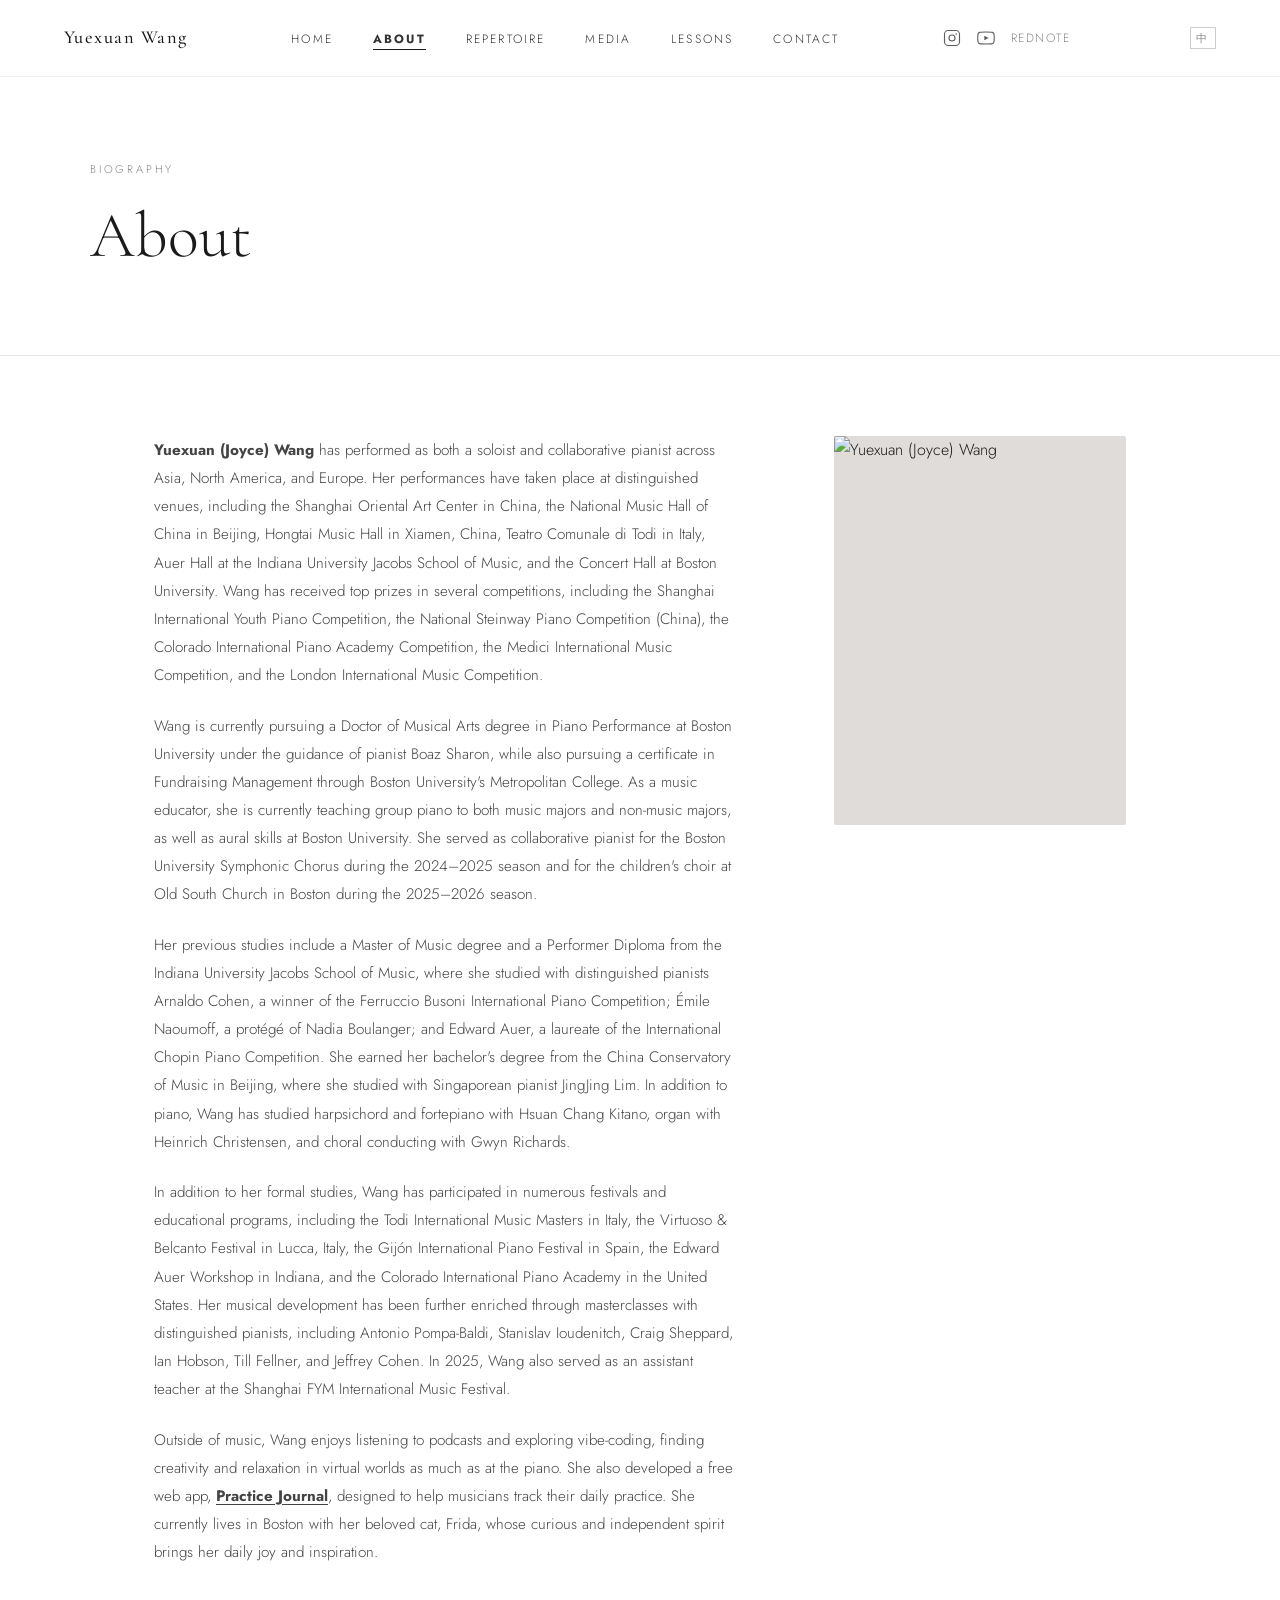
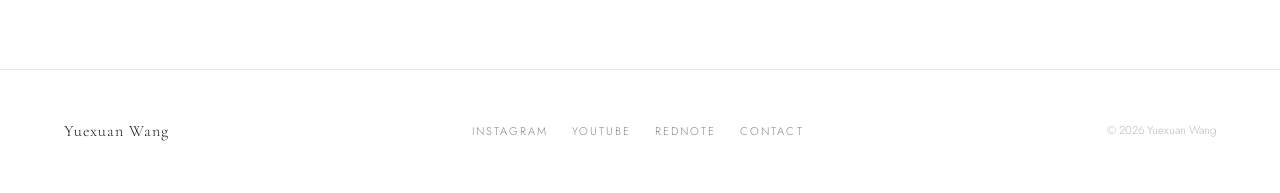
==== commit e683f81c: "Add files via upload" ====
--- a/about.html
+++ b/about.html
@@ -53,8 +53,8 @@
   <!-- Bio -->
   <div class="about-full container">
     <div class="bio-text fade-in">
-      <p data-zh="王玥璇是一位活跃于亚洲、北美及欧洲的钢琴演奏家，曾以独奏家及合作钢琴家的身份在中国、美国、西班牙和意大利等地演出。她曾登台上海东方艺术中心、北京国音堂、厦门鸿泰音乐厅、武汉柏斯音乐艺术中心、意大利托迪市政剧院，以及美国印第安纳大学雅各布斯音乐学院奥尔音乐厅和波士顿大学音乐厅等知名场馆。她曾在多项国际钢琴赛事中获奖，包括上海国际青少年钢琴比赛、全国施坦威钢琴比赛（中国）、科罗拉多国际钢琴学院比赛、美第奇国际音乐比赛及伦敦国际音乐比赛。">
-        Yuexuan (Joyce) Wang has performed as both a soloist and collaborative pianist across Asia,
+      <p data-zh="<strong>王玥璇</strong>是一位活跃于亚洲、北美及欧洲的钢琴演奏家。她曾登台上海东方艺术中心、北京国音堂、厦门鸿泰音乐厅、武汉柏斯音乐艺术中心、意大利托迪市政剧院，以及美国印第安纳大学雅各布斯音乐学院奥尔音乐厅和波士顿大学音乐厅等知名场馆。她曾在多项国际钢琴赛事中获奖，包括上海国际青少年钢琴比赛、全国施坦威钢琴比赛（中国）、科罗拉多国际钢琴学院比赛、美第奇国际音乐比赛及伦敦国际音乐比赛。">
+        <strong>Yuexuan (Joyce) Wang</strong> has performed as both a soloist and collaborative pianist across Asia,
         North America, and Europe. Her performances have taken place at distinguished venues, including
         the Shanghai Oriental Art Center in China, the National Music Hall of China in Beijing, Hongtai
         Music Hall in Xiamen, China, Teatro Comunale di Todi in Italy, Auer Hall at the Indiana University
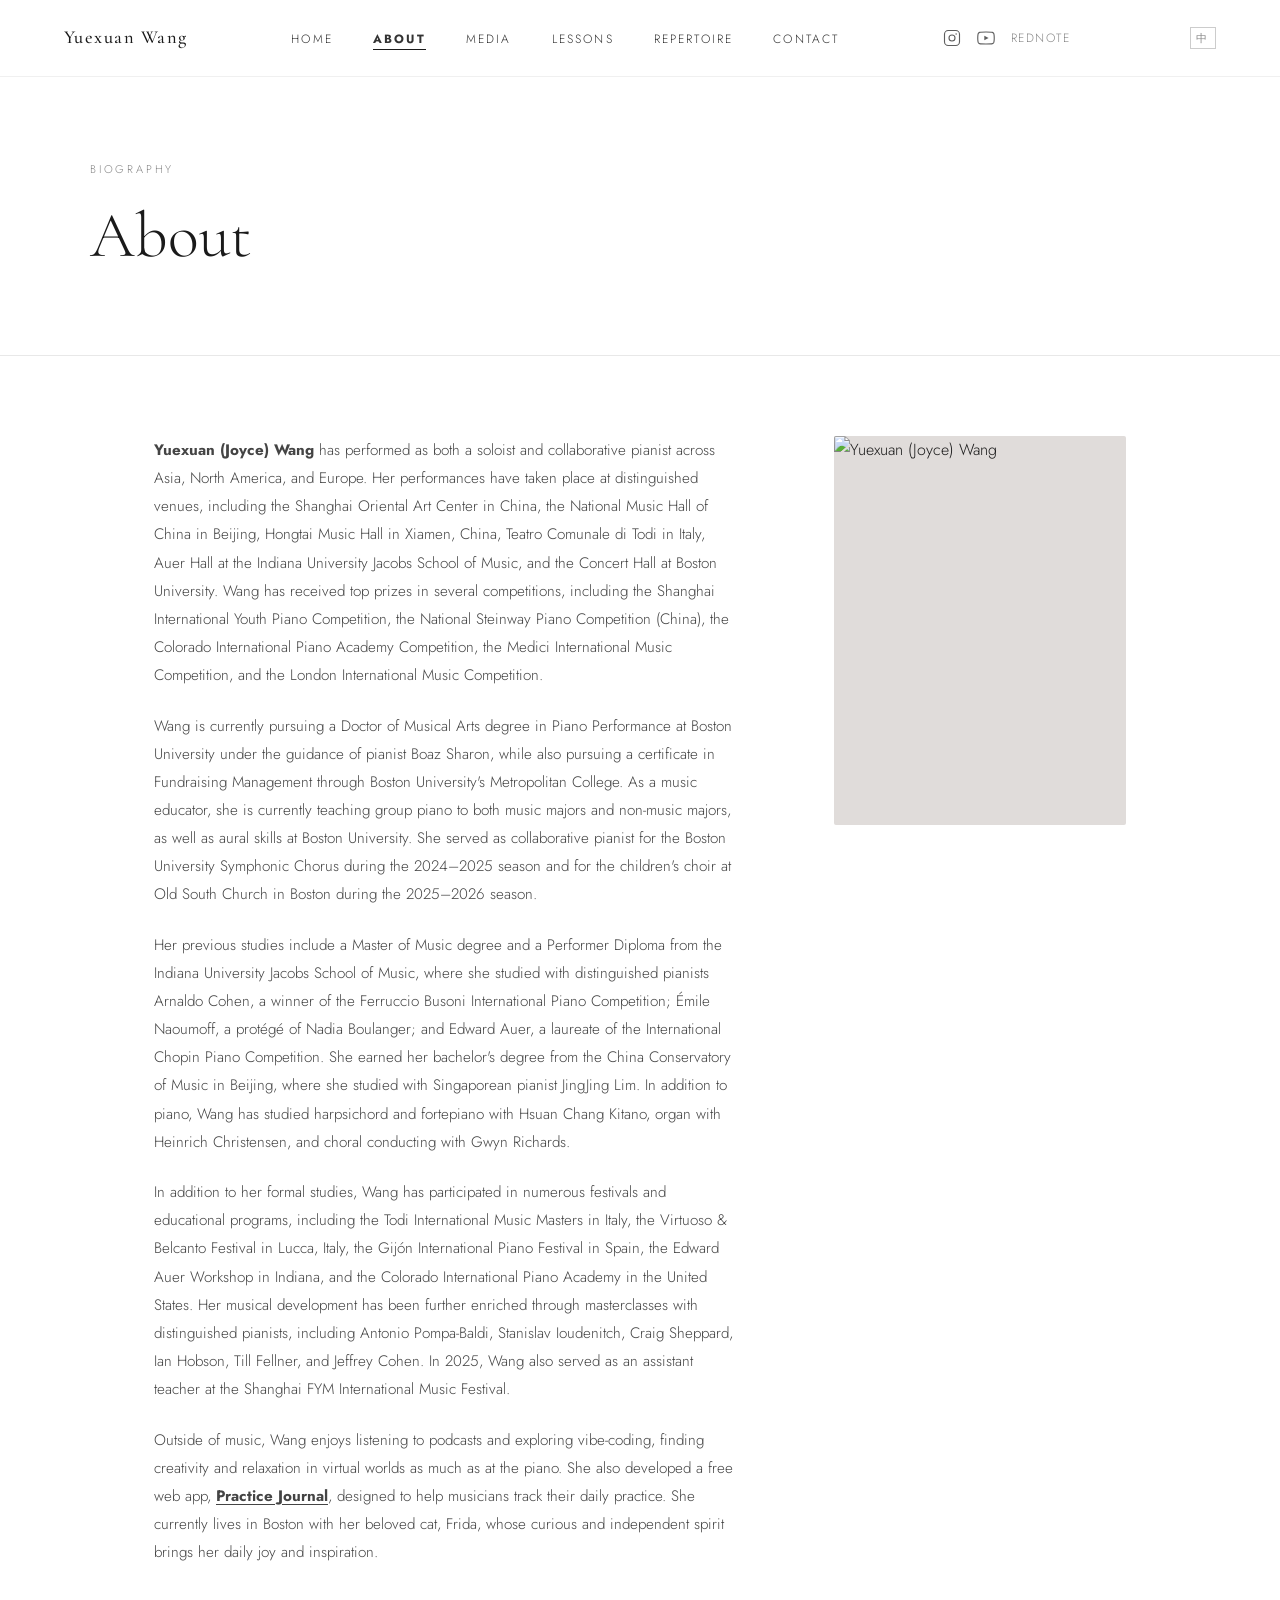
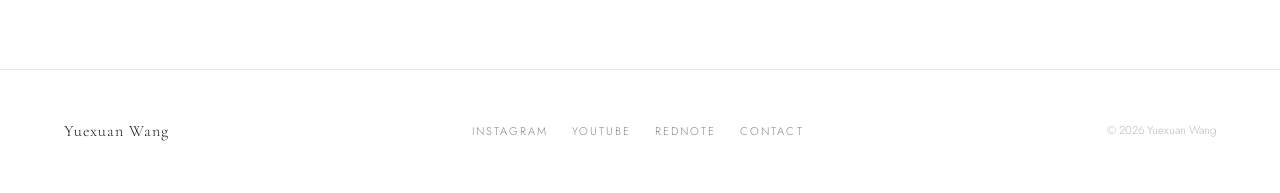
==== commit 2846f90c: "Add files via upload" ====
--- a/about.html
+++ b/about.html
@@ -15,9 +15,9 @@
     <ul class="nav-links">
       <li><a href="index.html" data-zh="首页">Home</a></li>
       <li><a href="about.html" data-zh="关于" style="font-weight:700;">About</a></li>
-      <li><a href="repertoire.html" data-zh="曲目">Repertoire</a></li>
       <li><a href="media.html" data-zh="媒体">Media</a></li>
       <li><a href="lessons.html" data-zh="课程">Lessons</a></li>
+      <li><a href="repertoire.html" data-zh="曲目">Repertoire</a></li>
       <li><a href="contact.html" data-zh="联系">Contact</a></li>
     </ul>
     <div class="nav-social" style="display:flex; align-items:center; gap:1rem;">
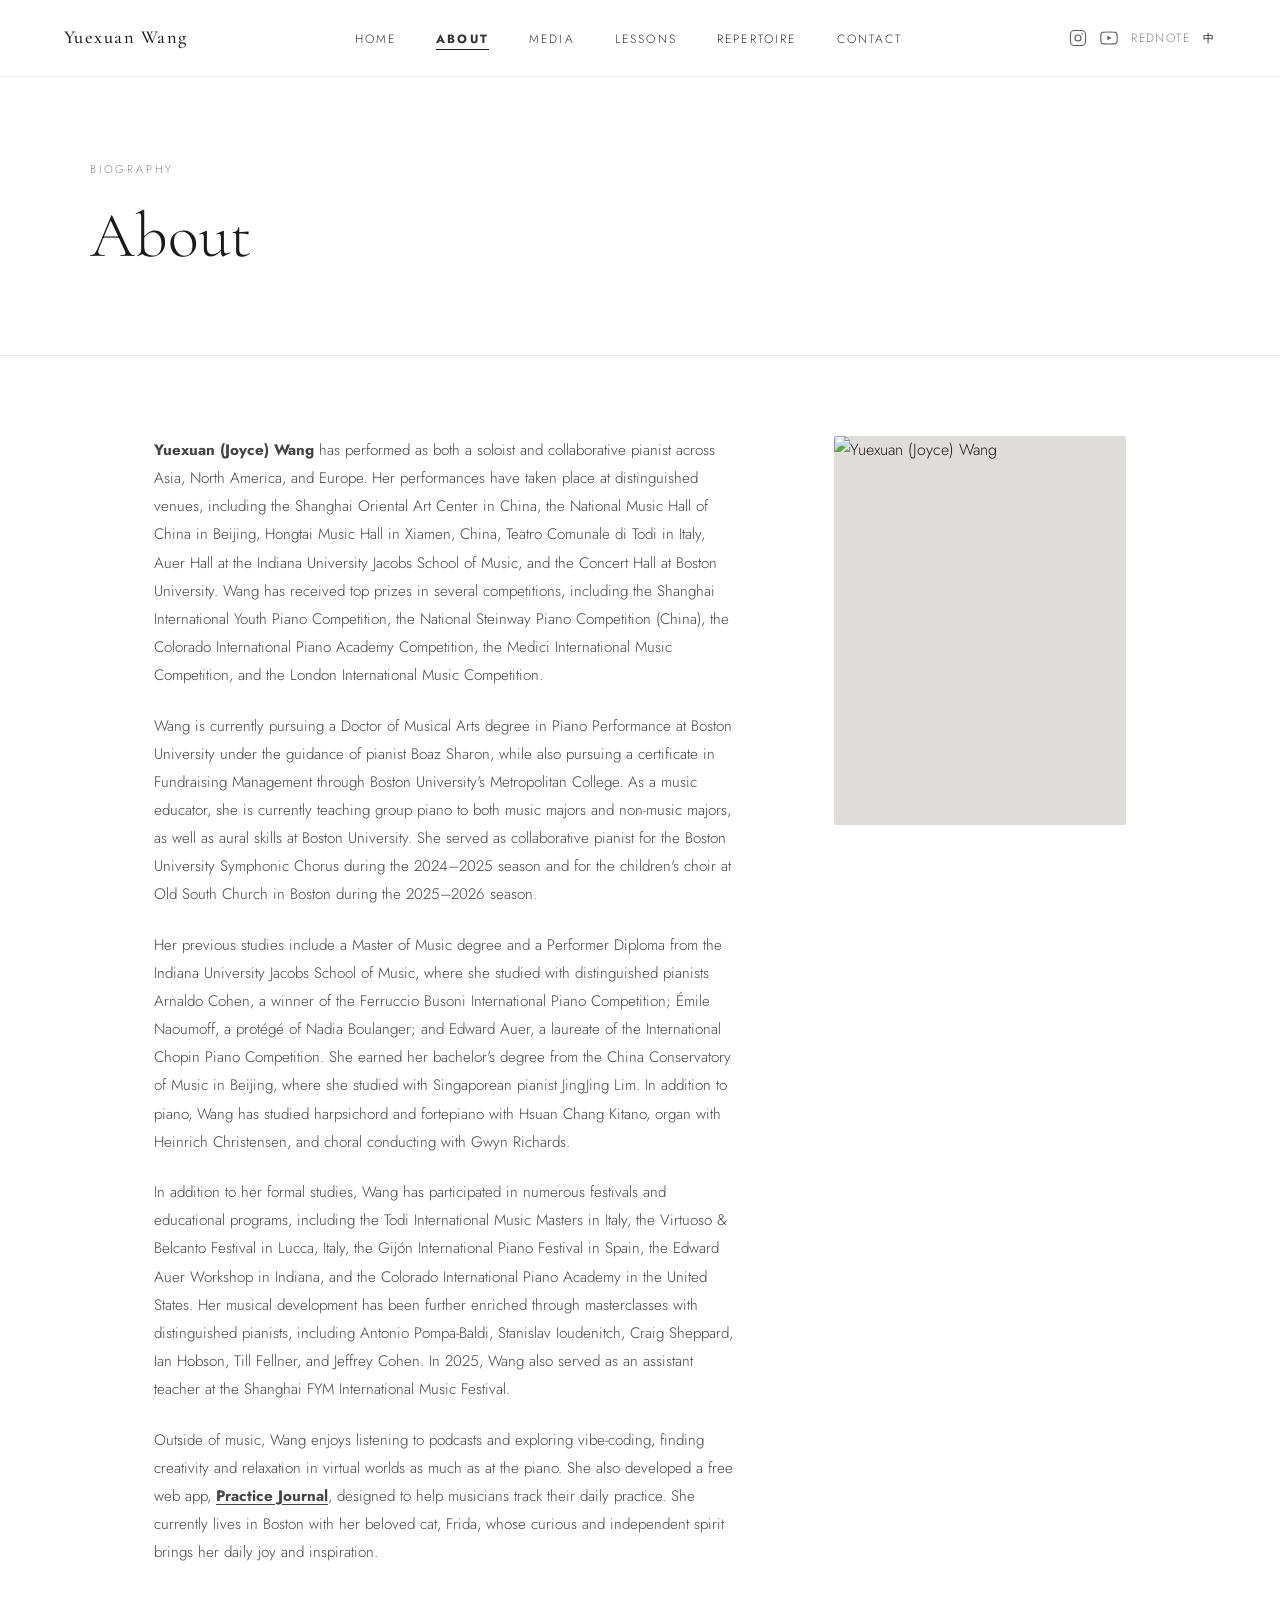
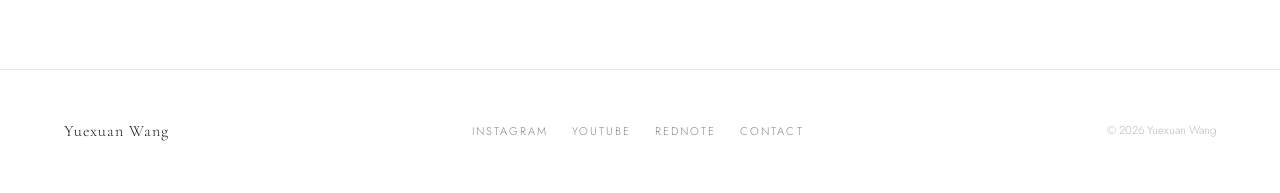
==== commit 3e2389a3: "Add files via upload" ====
--- a/about.html
+++ b/about.html
@@ -6,6 +6,48 @@
   <title>About — Yuexuan Wang</title>
   <meta name="description" content="Biography of Yuexuan Wang, pianist." />
   <link rel="stylesheet" href="css/style.css" />
+  <style>
+    /* Language toggle: plain text, no box (desktop + mobile) */
+    button.lang-toggle {
+      border: none !important;
+      background: transparent !important;
+      box-shadow: none !important;
+      outline: none;
+      border-radius: 0 !important;
+      color: inherit;
+      cursor: pointer;
+    }
+
+    /* Desktop top bar: social icons right next to the language toggle */
+    @media (min-width: 769px) {
+      nav .nav-links { margin-left: auto !important; margin-right: auto !important; }
+      nav .nav-social { margin-left: 0 !important; margin-right: 0.6rem !important; gap: 0.8rem !important; }
+      nav .lang-toggle { margin-left: 0 !important; padding-left: 0.2rem !important; padding-right: 0 !important; }
+    }
+
+    /* Mobile top bar: hide social icons, plain-text language toggle next to menu button */
+    @media (max-width: 768px) {
+      nav .nav-social { display: none !important; }
+      nav .nav-toggle { margin-left: 0 !important; }
+      .lang-toggle {
+        padding: 0 0.25rem !important;
+        margin-left: auto !important;
+        margin-right: 0.35rem !important;
+        font-size: 1rem;
+        letter-spacing: 0.05em;
+      }
+
+      /* About page: show photo before the bio */
+      .about-full {
+        display: flex !important;
+        flex-direction: column !important;
+        gap: 2rem;
+      }
+      .about-full .bio-sidebar { order: 1; width: 100%; }
+      .about-full .bio-text { order: 2; }
+      .about-full .bio-sidebar img { width: 100%; }
+    }
+  </style>
 </head>
 <body>
 
